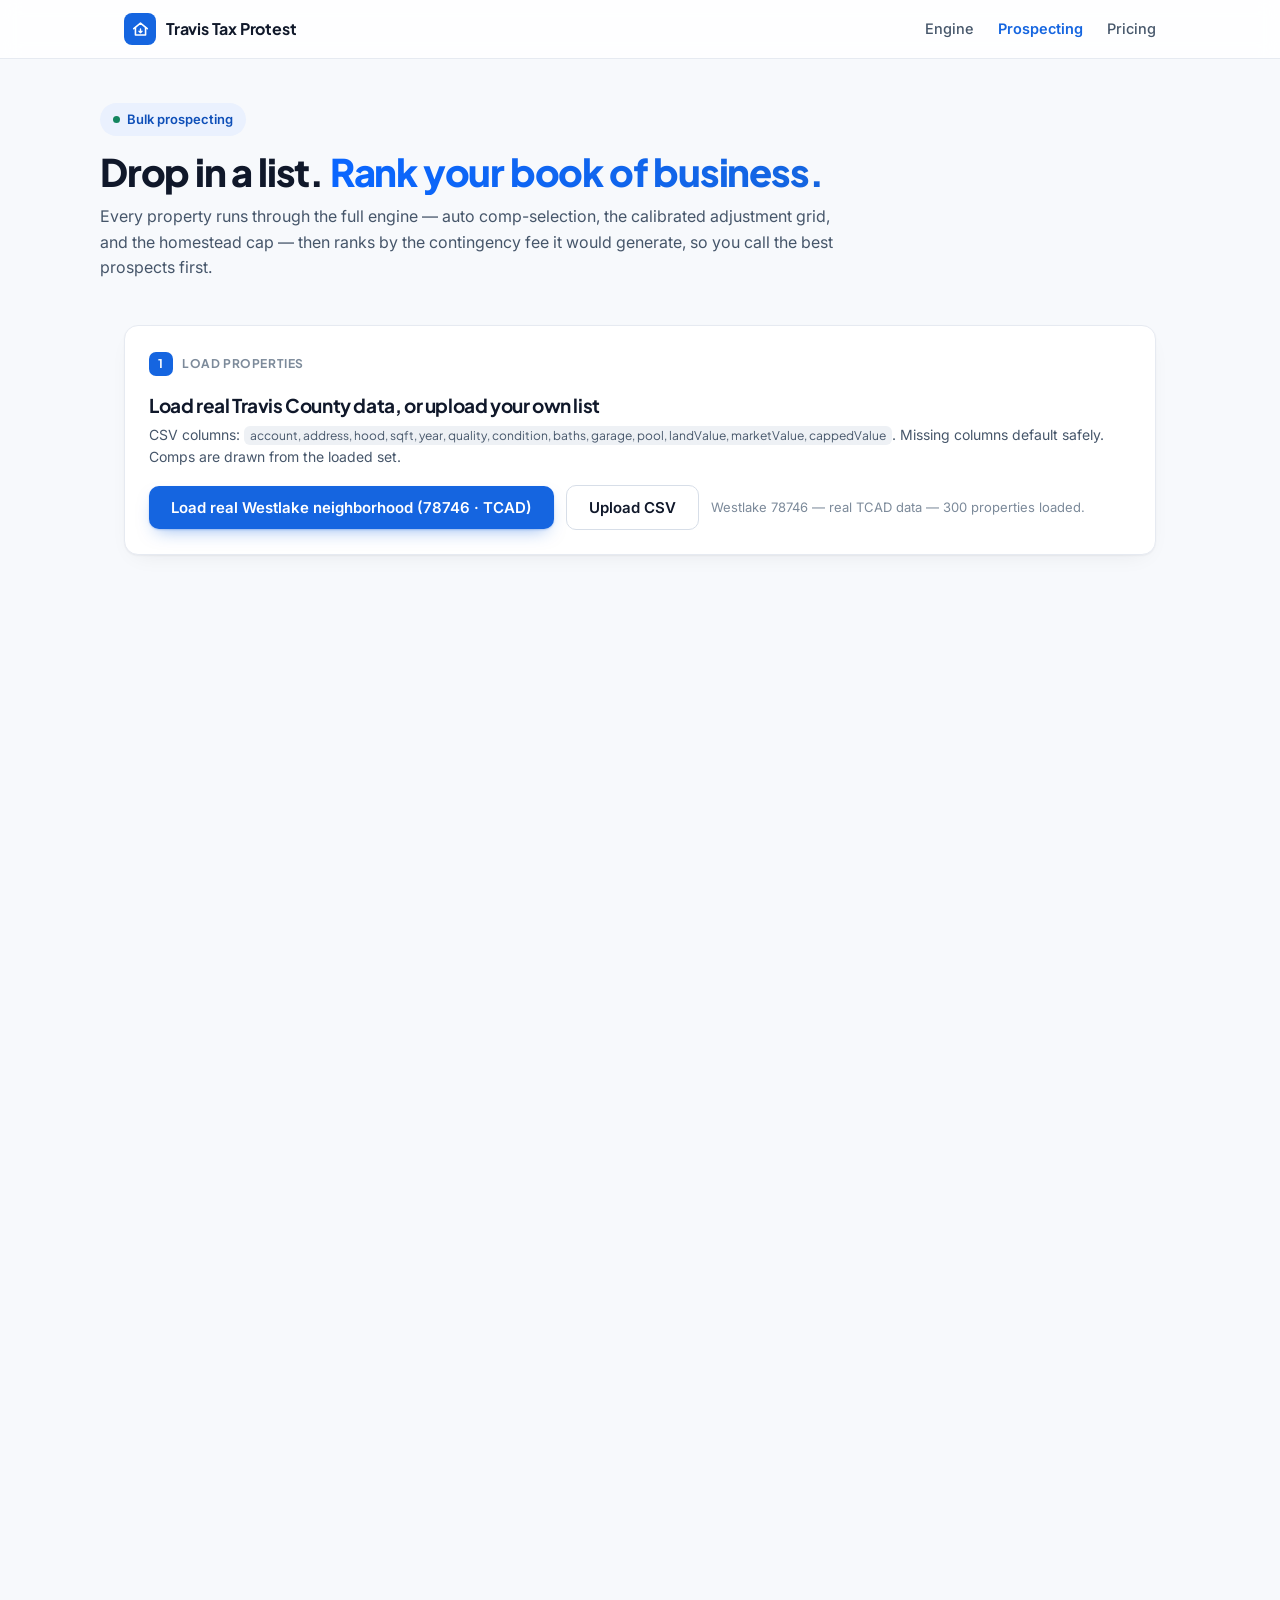
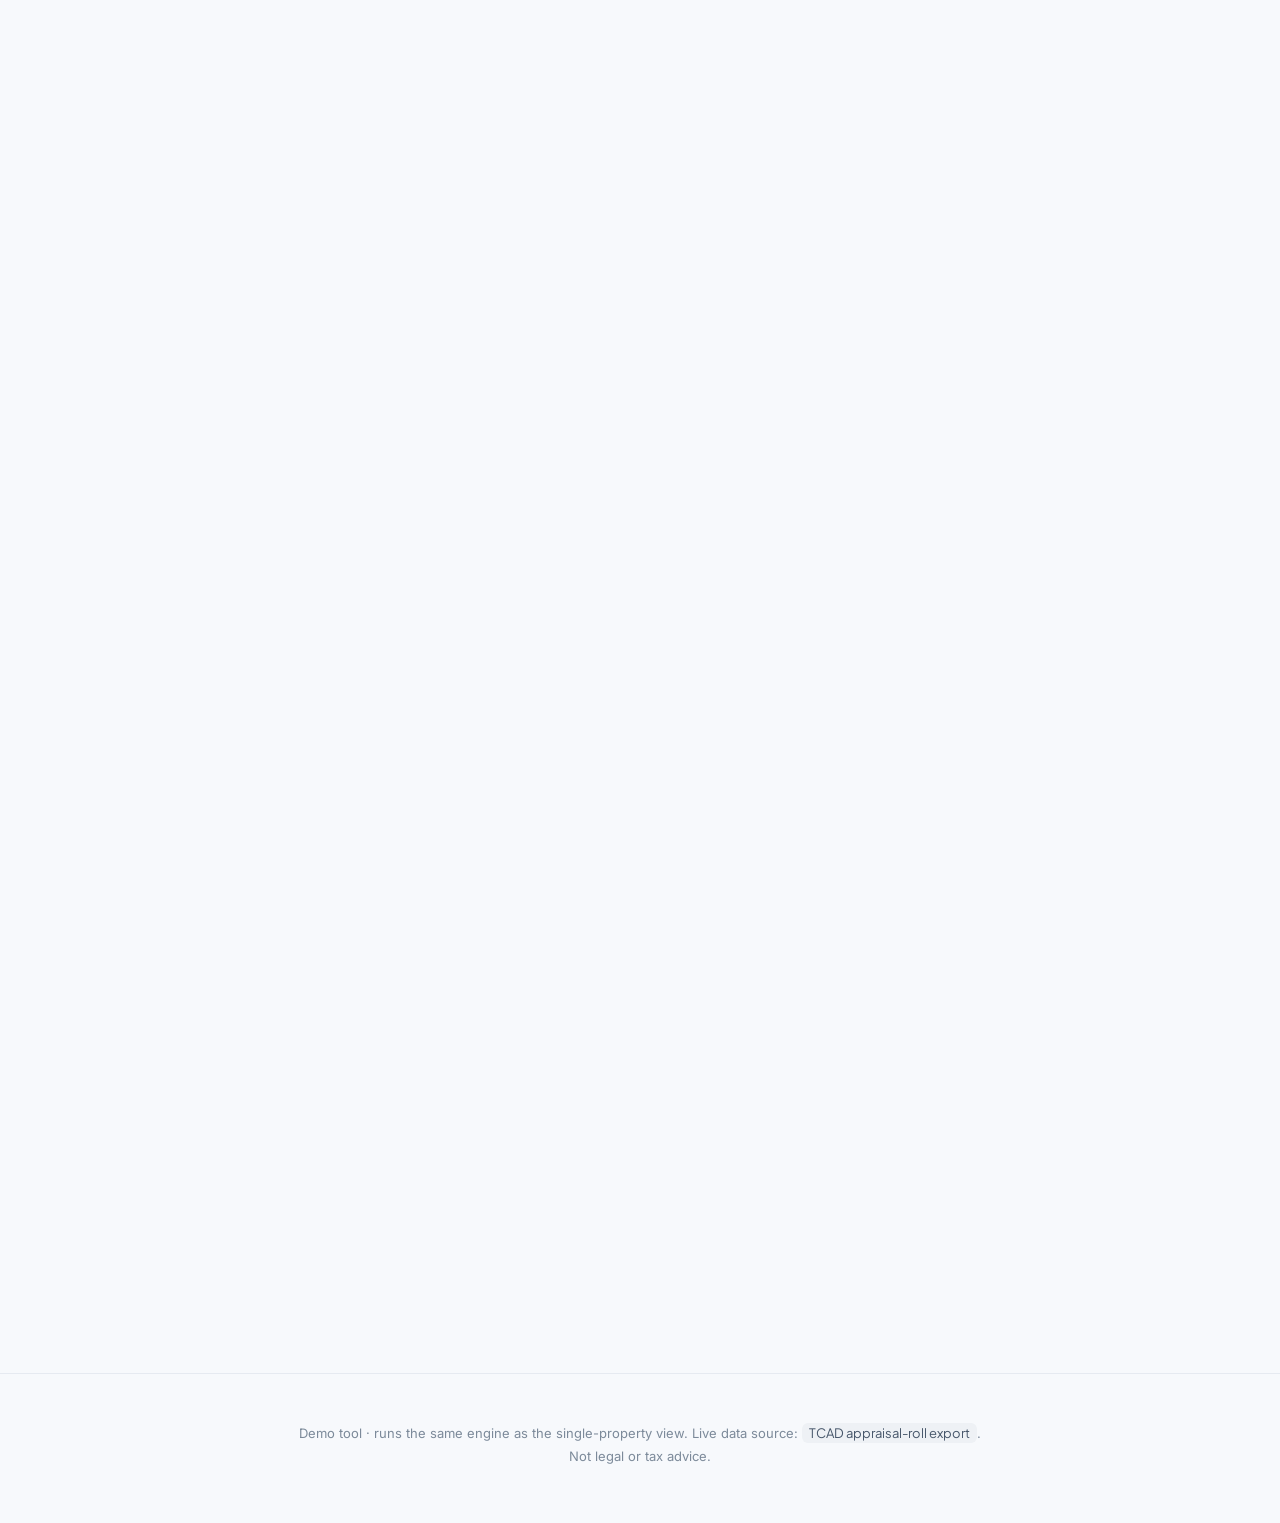
==== batch.html @ 44ce3f74 "Add pricing page + Pricing nav link Co-Authored-By: Claude Opus 4.8 <noreply@anthropic.com>" ====
<!DOCTYPE html>
<html lang="en">
<head>
<meta charset="UTF-8" />
<meta name="viewport" content="width=device-width, initial-scale=1.0" />
<title>Travis Tax Protest — Batch Prospecting</title>
<link rel="stylesheet" href="theme.css" />
<style>
  .hero { padding: 44px 0 8px; }
  .hero .display { font-size: clamp(28px, 4vw, 38px); max-width: 760px; }
  .hero .lede { font-size: 16px; max-width: 740px; margin-top: 12px; }

  .card { padding: 24px; margin-top: 20px; }
  .step { display: inline-flex; align-items: center; gap: 9px; font-family: var(--font-display); font-size: 12px; font-weight: 700; letter-spacing: .05em; text-transform: uppercase; color: var(--muted); margin-bottom: 14px; }
  .step b { width: 24px; height: 24px; border-radius: 7px; background: var(--blue); color: #fff; display: grid; place-items: center; font-size: 12px; }
  .card h3 { font-size: 19px; margin-bottom: 4px; }
  .card .sub { color: var(--ink-soft); font-size: 14px; margin: 0 0 16px; }
  .card .sub code { font-family: var(--font-mono); background: #eef1f5; padding: 2px 6px; border-radius: 6px; color: var(--ink-soft); font-size: 12px; }

  .uploader { display: flex; gap: 12px; flex-wrap: wrap; align-items: center; }
  input[type=file] { display: none; }
  .hint { font-size: 13px; color: var(--muted); }

  .summary { display: grid; grid-template-columns: repeat(4, 1fr); gap: 14px; }
  .scard { border-radius: 13px; padding: 18px; border: 1px solid var(--line); background: var(--surface); }
  .scard.rev { background: var(--blue-soft); border-color: #cfe0fb; }
  .scard.save { background: var(--green-soft); border-color: #cdeadd; }
  .scard .k { font-size: 11px; text-transform: uppercase; letter-spacing: .03em; color: var(--muted); font-weight: 600; }
  .scard .v { font-family: var(--font-display); font-size: 26px; font-weight: 800; letter-spacing: -.5px; margin-top: 5px; color: var(--ink); }
  .scard.save .v { color: var(--green); }

  .tbl-scroll { overflow-x: auto; border: 1px solid var(--line); border-radius: 12px; margin-top: 16px; }
  table { width: 100%; border-collapse: collapse; font-size: 12.5px; }
  th, td { text-align: right; padding: 10px 11px; border-bottom: 1px solid var(--line); white-space: nowrap; }
  th:nth-child(2), td:nth-child(2), th:nth-child(3), td:nth-child(3), th:first-child, td:first-child { text-align: left; }
  thead th { font-size: 10.5px; text-transform: uppercase; letter-spacing: .03em; color: var(--muted); font-weight: 600; position: sticky; top: 0; background: #eef2f7; }
  tbody tr:hover { background: var(--blue-soft); }
  .rank { font-weight: 800; color: var(--blue); font-variant-numeric: tabular-nums; }
  .num { font-variant-numeric: tabular-nums; }
  .fee { font-weight: 700; color: var(--ink); font-variant-numeric: tabular-nums; }
  .badge { font-size: 10.5px; font-weight: 700; padding: 3px 9px; border-radius: 999px; text-transform: uppercase; letter-spacing: .02em; }
  .badge.High { background: var(--green-soft); color: var(--green); }
  .badge.Medium { background: var(--amber-soft); color: var(--amber); }
  .badge.Low { background: #fbe9e8; color: var(--red); }
  .yes { display:inline-block; font-size: 10.5px; font-weight: 700; padding: 3px 9px; border-radius: 999px; background: var(--green-soft); color: var(--green); }
  .no { display:inline-block; font-size: 10.5px; padding: 3px 9px; border-radius: 999px; background: #eef1f5; color: var(--muted); }

  @media (max-width: 760px) { .summary { grid-template-columns: 1fr 1fr; } }
</style>
</head>
<body>

<nav class="nav">
  <div class="nav-inner">
    <a class="brand" href="index.html"><span class="brand-logo"><svg viewBox="0 0 24 24" fill="none" xmlns="http://www.w3.org/2000/svg"><path d="M3.5 11 12 4l8.5 7" stroke="#fff" stroke-width="2" stroke-linecap="round" stroke-linejoin="round"/><path d="M5.6 9.6V19h12.8V9.6" stroke="#fff" stroke-width="2" stroke-linecap="round" stroke-linejoin="round"/><path d="M12 11.4v4.8m0 0 1.9-1.9M12 16.2l-1.9-1.9" stroke="#fff" stroke-width="1.7" stroke-linecap="round" stroke-linejoin="round"/></svg></span><span class="brand-name">Travis Tax Protest</span></a>
    <div class="nav-links">
      <a href="demo.html">Engine</a>
      <a href="batch.html" class="active">Prospecting</a>
      <a href="pricing.html">Pricing</a>
    </div>
  </div>
</nav>

<header class="hero container">
  <span class="pill"><span class="dot"></span> Bulk prospecting</span>
  <h1 class="display" style="margin-top:16px">Drop in a list. <span class="grad">Rank your book of business.</span></h1>
  <p class="lede">Every property runs through the full engine — auto comp-selection, the calibrated adjustment grid, and the homestead cap — then ranks by the contingency fee it would generate, so you call the best prospects first.</p>
</header>

<div class="container">

  <section class="card">
    <div class="step"><b>1</b> Load properties</div>
    <h3>Load real Travis County data, or upload your own list</h3>
    <p class="sub">CSV columns: <code>account, address, hood, sqft, year, quality, condition, baths, garage, pool, landValue, marketValue, cappedValue</code>. Missing columns default safely. Comps are drawn from the loaded set.</p>
    <div class="uploader">
      <button class="btn btn-primary" id="realBtn">Load real Westlake neighborhood (78746 · TCAD)</button>
      <button class="btn btn-ghost" id="uploadBtn">Upload CSV</button>
      <input type="file" id="fileInput" accept=".csv,text/csv" />
      <span class="hint" id="fileHint">No file loaded.</span>
    </div>
  </section>

  <section class="card">
    <div class="step"><b>2</b> Ranked prospects</div>
    <h3>Best opportunities first</h3>
    <p class="sub">Uses each property's tax rate (this Westlake/Eanes data ≈ 1.84%); contingency fee 30% of first-year savings. Homestead-capped homes, or those at/below the comparable median, show no first-year savings.</p>
    <div class="summary" id="summary"></div>
    <div class="tbl-scroll">
      <table id="resTbl"><thead><tr>
        <th>#</th><th>Account</th><th>Address</th><th>Area</th><th>Sq ft</th>
        <th>Market</th><th>Proposed</th><th>Reduction</th><th>Savings</th><th>Our fee</th><th>Conf.</th><th>Protest?</th>
      </tr></thead><tbody id="resBody"></tbody></table>
    </div>
    <div style="margin-top:16px"><button class="btn btn-ghost" id="exportBtn">Export results (CSV)</button></div>
  </section>
</div>

<div class="foot">
  Demo tool · runs the same engine as the single-property view. Live data source: <code>TCAD appraisal-roll export</code>.<br/>Not legal or tax advice.
</div>

<script src="neighborhood-real.js"></script>
<script src="engine.js"></script>
<script>
  var fmt = function (n) { return "$" + Math.round(n).toLocaleString("en-US"); };
  var fmt0 = function (n) { return Math.round(n).toLocaleString("en-US"); };
  var rows = [];

  function num(v, d) { var n = parseFloat(String(v).replace(/[$,]/g, "")); return isNaN(n) ? d : n; }

  function parseCSV(text) {
    var lines = text.trim().split(/\r?\n/);
    var H = lines[0].split(",").map(function (h) { return h.trim().toLowerCase(); });
    var idx = function (name) { return H.indexOf(name); };
    var get = function (c, name) { var i = idx(name); return i >= 0 ? (c[i] || "").trim() : ""; };
    var out = [];
    for (var i = 1; i < lines.length; i++) {
      if (!lines[i].trim()) continue;
      var c = lines[i].split(",");
      var market = num(get(c, "marketvalue") || get(c, "market") || get(c, "appraised") || get(c, "assessed"), 0);
      var zip = get(c, "zip");
      out.push({
        acct: get(c, "account") || get(c, "acct"), owner: get(c, "owner"),
        addr: get(c, "address") || get(c, "addr"), zip: zip, hood: get(c, "hood") || zip || "—",
        sqft: num(get(c, "sqft"), 0), year: get(c, "year"),
        quality: num(get(c, "quality"), 3), condition: num(get(c, "condition"), 3),
        baths: num(get(c, "baths"), 2), garage: num(get(c, "garage"), 2), pool: num(get(c, "pool"), 0) ? 1 : 0,
        landValue: num(get(c, "landvalue") || get(c, "land"), 0),
        marketValue: market, cappedValue: num(get(c, "cappedvalue") || get(c, "capped"), 0) || market
      });
    }
    return out.filter(function (p) { return p.acct && p.sqft > 0 && p.marketValue > 0; });
  }

  function load(list, label) {
    if (!list.length) { document.getElementById("fileHint").textContent = "No valid rows found — check the column headers."; return; }
    rows = list.map(function (p) { return { p: p, r: TTP.valuate(p, list) }; }).sort(function (a, b) { return b.r.fee - a.r.fee; });
    document.getElementById("fileHint").textContent = label + " — " + list.length + " properties loaded.";
    render();
  }

  function render() {
    var cand = rows.filter(function (x) { return x.r.win; });
    var pipeline = cand.reduce(function (s, x) { return s + x.r.fee; }, 0);
    var clientSave = cand.reduce(function (s, x) { return s + x.r.savings; }, 0);
    document.getElementById("summary").innerHTML =
      '<div class="scard"><div class="k">Properties</div><div class="v">' + rows.length + '</div></div>' +
      '<div class="scard"><div class="k">Protest candidates</div><div class="v">' + cand.length + '</div></div>' +
      '<div class="scard rev"><div class="k">Pipeline revenue (yr 1)</div><div class="v">' + fmt(pipeline) + '</div></div>' +
      '<div class="scard save"><div class="k">Total client savings</div><div class="v">' + fmt(clientSave) + '</div></div>';
    document.getElementById("resBody").innerHTML = rows.map(function (x, i) {
      var p = x.p, r = x.r;
      return '<tr>' +
        '<td class="rank">' + (i + 1) + '</td><td>' + p.acct + '</td><td>' + p.addr.split(",")[0] + '</td><td>' + p.hood + '</td>' +
        '<td class="num">' + fmt0(p.sqft) + '</td><td class="num">' + fmt(p.marketValue) + '</td><td class="num">' + fmt(r.proposed) + '</td>' +
        '<td class="num">' + (r.marketReduction > 0 ? fmt(r.marketReduction) : "—") + '</td>' +
        '<td class="num">' + (r.savings > 0 ? fmt(r.savings) : "—") + '</td>' +
        '<td class="fee">' + (r.fee > 0 ? fmt(r.fee) : "—") + '</td>' +
        '<td><span class="badge ' + r.confidence.level + '">' + r.confidence.level + '</span></td>' +
        '<td>' + (r.win ? '<span class="yes">Protest</span>' : '<span class="no">Skip</span>') + '</td></tr>';
    }).join("");
  }

  function exportCSV() {
    if (!rows.length) return;
    var head = "rank,account,address,hood,sqft,market_value,proposed,market_reduction,taxable_reduction,savings,fee,confidence,protest";
    var body = rows.map(function (x, i) {
      var p = x.p, r = x.r;
      return [i + 1, p.acct, '"' + p.addr + '"', p.hood, p.sqft, Math.round(p.marketValue), Math.round(r.proposed),
        Math.round(r.marketReduction), Math.round(r.taxableReduction), Math.round(r.savings), Math.round(r.fee),
        r.confidence.level, r.win ? "yes" : "no"].join(",");
    }).join("\n");
    var blob = new Blob([head + "\n" + body], { type: "text/csv" });
    var a = document.createElement("a"); a.href = URL.createObjectURL(blob); a.download = "protest-prospects.csv"; a.click();
  }

  document.getElementById("uploadBtn").addEventListener("click", function () { document.getElementById("fileInput").click(); });
  document.getElementById("fileInput").addEventListener("change", function (e) {
    var f = e.target.files[0]; if (!f) return;
    var reader = new FileReader(); reader.onload = function (ev) { load(parseCSV(ev.target.result), f.name); }; reader.readAsText(f);
  });
  document.getElementById("realBtn").addEventListener("click", function () { load(window.NB_REAL.slice(), "Westlake 78746 — real TCAD data"); });
  document.getElementById("exportBtn").addEventListener("click", exportCSV);

  load(window.NB_REAL.slice(), "Westlake 78746 — real TCAD data");
</script>
<script src="reveal.js"></script>
</body>
</html>
---- theme.css ----
/* Travis Tax Protest — shared theme (clean, light, real-estate / Zillow-inspired) */

@import url('https://fonts.googleapis.com/css2?family=Plus+Jakarta+Sans:wght@500;600;700;800&family=Inter:wght@400;500;600&display=swap');

:root {
  --bg:        #f7f9fc;
  --surface:   #ffffff;
  --ink:       #10182a;
  --ink-soft:  #46566a;
  --muted:     #7c8a9a;
  --line:      #e6eaf1;
  --line-2:    #d7dee8;

  --blue:      #1565e0;
  --blue-dark: #0e4fb8;
  --blue-soft: #eaf1fe;
  --green:     #13855f;
  --green-soft:#e7f5ef;
  --amber:     #b7791f;
  --amber-soft:#fbf2e0;
  --red:       #c2362f;

  --grad:      linear-gradient(90deg, #0a66ff, #1565e0);
  --grad-soft: linear-gradient(160deg, #eef4ff 0%, #f3f7ff 100%);

  --font-display: 'Plus Jakarta Sans', -apple-system, BlinkMacSystemFont, 'Segoe UI', sans-serif;
  --font-body:    'Inter', -apple-system, BlinkMacSystemFont, 'Segoe UI', sans-serif;
  --font-mono:    'Plus Jakarta Sans', ui-monospace, sans-serif;

  --radius: 14px;
  --shadow:    0 1px 2px rgba(16,24,42,.05), 0 8px 24px -12px rgba(16,24,42,.10);
  --shadow-lg: 0 4px 10px rgba(16,24,42,.06), 0 24px 48px -20px rgba(16,24,42,.20);
}

* { box-sizing: border-box; }
html { scroll-behavior: smooth; }
body {
  margin: 0;
  font-family: var(--font-body);
  color: var(--ink);
  background: var(--bg);
  line-height: 1.6;
  -webkit-font-smoothing: antialiased;
}

.container { max-width: 1080px; margin: 0 auto; padding: 0 24px; }
.narrow { max-width: 880px; }

/* Nav */
.nav { position: sticky; top: 0; z-index: 50; background: rgba(255,255,255,.85); backdrop-filter: saturate(1.4) blur(10px); -webkit-backdrop-filter: saturate(1.4) blur(10px); border-bottom: 1px solid var(--line); }
.nav-inner { max-width: 1080px; margin: 0 auto; padding: 13px 24px; display: flex; align-items: center; justify-content: space-between; gap: 16px; }
.brand { display: flex; align-items: center; gap: 10px; text-decoration: none; }
.brand-logo { width: 32px; height: 32px; border-radius: 8px; background: var(--blue); display: grid; place-items: center; font-family: var(--font-display); font-weight: 800; color: #fff; font-size: 14px; }
.brand-name { font-family: var(--font-display); font-weight: 700; color: var(--ink); font-size: 16px; letter-spacing: -.2px; }
.nav-links { display: flex; gap: 24px; align-items: center; }
.nav-links a { color: var(--ink-soft); text-decoration: none; font-size: 14.5px; font-weight: 500; transition: color .15s ease; }
.nav-links a:hover { color: var(--ink); }
.nav-links a.active { color: var(--blue); font-weight: 600; }

/* Type */
.eyebrow { font-family: var(--font-display); font-size: 12.5px; font-weight: 700; letter-spacing: .09em; text-transform: uppercase; color: var(--blue); }
h1, h2, h3, h4 { font-family: var(--font-display); color: var(--ink); margin: 0; letter-spacing: -.4px; }
.display { font-size: clamp(34px, 5.4vw, 56px); font-weight: 800; line-height: 1.06; letter-spacing: -1.2px; }
.grad { background: var(--grad); -webkit-background-clip: text; background-clip: text; color: transparent; }
.lede { color: var(--ink-soft); font-size: 18px; line-height: 1.6; }
.mono { font-family: var(--font-mono); font-variant-numeric: tabular-nums; }

/* Cards (.glass kept as alias so existing markup works) */
.card, .glass { background: var(--surface); border: 1px solid var(--line); border-radius: var(--radius); box-shadow: var(--shadow); }
.glass-hover { transition: transform .18s ease, box-shadow .22s ease, border-color .2s ease; }
.glass-hover:hover { transform: translateY(-3px); box-shadow: var(--shadow-lg); border-color: var(--line-2); }

/* Buttons */
.btn { display: inline-flex; align-items: center; gap: 8px; font-family: var(--font-body); font-weight: 600; font-size: 15px; padding: 12px 22px; border-radius: 10px; border: none; cursor: pointer; text-decoration: none; transition: transform .12s ease, box-shadow .2s ease, background .15s ease, border-color .15s ease; }
.btn-primary { background: var(--blue); color: #fff; box-shadow: 0 1px 2px rgba(21,101,224,.25), 0 8px 18px -8px rgba(21,101,224,.5); }
.btn-primary:hover { background: var(--blue-dark); transform: translateY(-1px); }
.btn-ghost { background: var(--surface); color: var(--ink); border: 1px solid var(--line-2); }
.btn-ghost:hover { background: var(--bg); border-color: var(--muted); transform: translateY(-1px); }

/* Pills / tags */
.pill { display: inline-flex; align-items: center; gap: 7px; font-family: var(--font-body); font-size: 13px; font-weight: 600; padding: 6px 13px; border-radius: 999px; background: var(--blue-soft); color: var(--blue-dark); }
.dot { width: 7px; height: 7px; border-radius: 50%; background: var(--green); }
.tag { display: inline-block; font-family: var(--font-body); font-size: 12px; font-weight: 600; padding: 3px 10px; border-radius: 999px; }
.tag.green { background: var(--green-soft); color: var(--green); }
.tag.blue  { background: var(--blue-soft); color: var(--blue-dark); }
.tag.mute  { background: #eef1f5; color: var(--muted); }
.tag.amber { background: var(--amber-soft); color: var(--amber); }
.tag.red   { background: #fbe9e8; color: var(--red); }

/* Forms */
select.field, input.field { width: 100%; padding: 13px 14px; border-radius: 11px; border: 1px solid var(--line-2); background: var(--surface); color: var(--ink); font-family: var(--font-body); font-size: 15px; transition: border-color .15s ease, box-shadow .15s ease; }
select.field { cursor: pointer; }
select.field:focus, input.field:focus { outline: none; border-color: var(--blue); box-shadow: 0 0 0 3px var(--blue-soft); }
.field-label { display: block; font-size: 12.5px; font-weight: 600; letter-spacing: .02em; color: var(--ink-soft); margin-bottom: 8px; }

/* Tables */
.data { width: 100%; border-collapse: collapse; font-size: 13px; }
.data th, .data td { text-align: right; padding: 11px 13px; border-bottom: 1px solid var(--line); white-space: nowrap; }
.data th:first-child, .data td:first-child { text-align: left; }
.data thead th { font-size: 11px; letter-spacing: .03em; text-transform: uppercase; color: var(--muted); font-weight: 600; background: var(--bg); }
.data tbody tr { transition: background .12s ease; }
.data tbody tr:hover { background: var(--blue-soft); }
.data .num { font-variant-numeric: tabular-nums; }
.tbl-scroll { overflow-x: auto; border: 1px solid var(--line); border-radius: 12px; }

/* Sections */
.section { padding: 64px 0 8px; }
.section-head { margin-bottom: 28px; }
.section-head h2 { font-size: clamp(24px, 3.2vw, 34px); font-weight: 700; }
.section-head p { color: var(--ink-soft); font-size: 16.5px; margin: 10px 0 0; max-width: 640px; }
.foot { text-align: center; color: var(--muted); font-size: 13px; padding: 48px 0 56px; line-height: 1.7; border-top: 1px solid var(--line); margin-top: 56px; }
.foot code { font-family: var(--font-mono); background: #eef1f5; padding: 2px 7px; border-radius: 6px; color: var(--ink-soft); }

.fade-up { opacity: 0; transform: translateY(14px); animation: fadeUp .6s cubic-bezier(.2,.7,.2,1) forwards; }
@keyframes fadeUp { to { opacity: 1; transform: none; } }

/* Reveal-on-scroll (class added by reveal.js only) */
.reveal { opacity: 0; transform: translateY(24px); transition: opacity .7s cubic-bezier(.2,.7,.2,1), transform .7s cubic-bezier(.2,.7,.2,1); will-change: opacity, transform; }
.reveal.in { opacity: 1; transform: none; }
@media (prefers-reduced-motion: reduce) { .reveal { opacity: 1; transform: none; transition: none; } }

/* Brand logo holds an inline SVG */
.brand-logo svg { width: 19px; height: 19px; display: block; }

/* Photo helpers */
.photo-band { position: relative; border-radius: var(--radius); overflow: hidden; box-shadow: var(--shadow); }
.photo-band img { width: 100%; height: 100%; object-fit: cover; display: block; }
.credit { color: var(--muted); font-size: 11.5px; }
.credit a { color: var(--muted); }
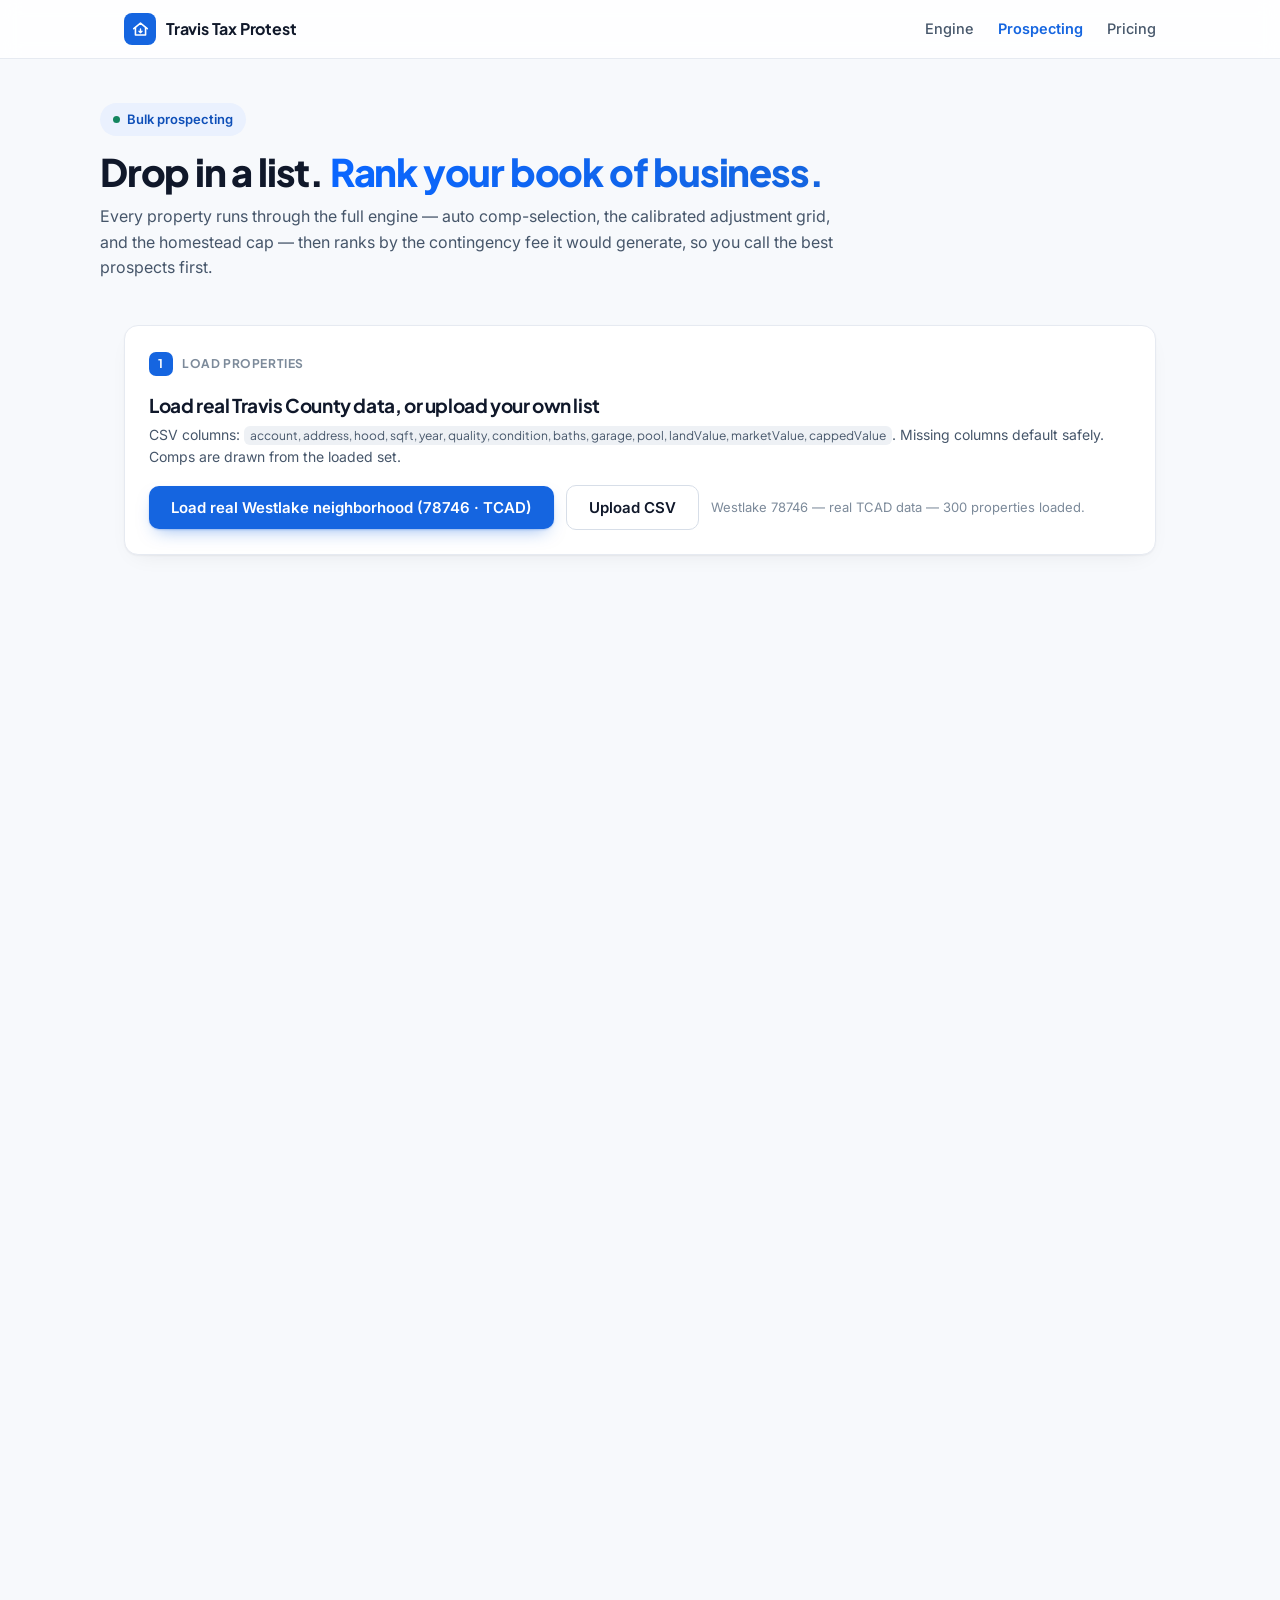
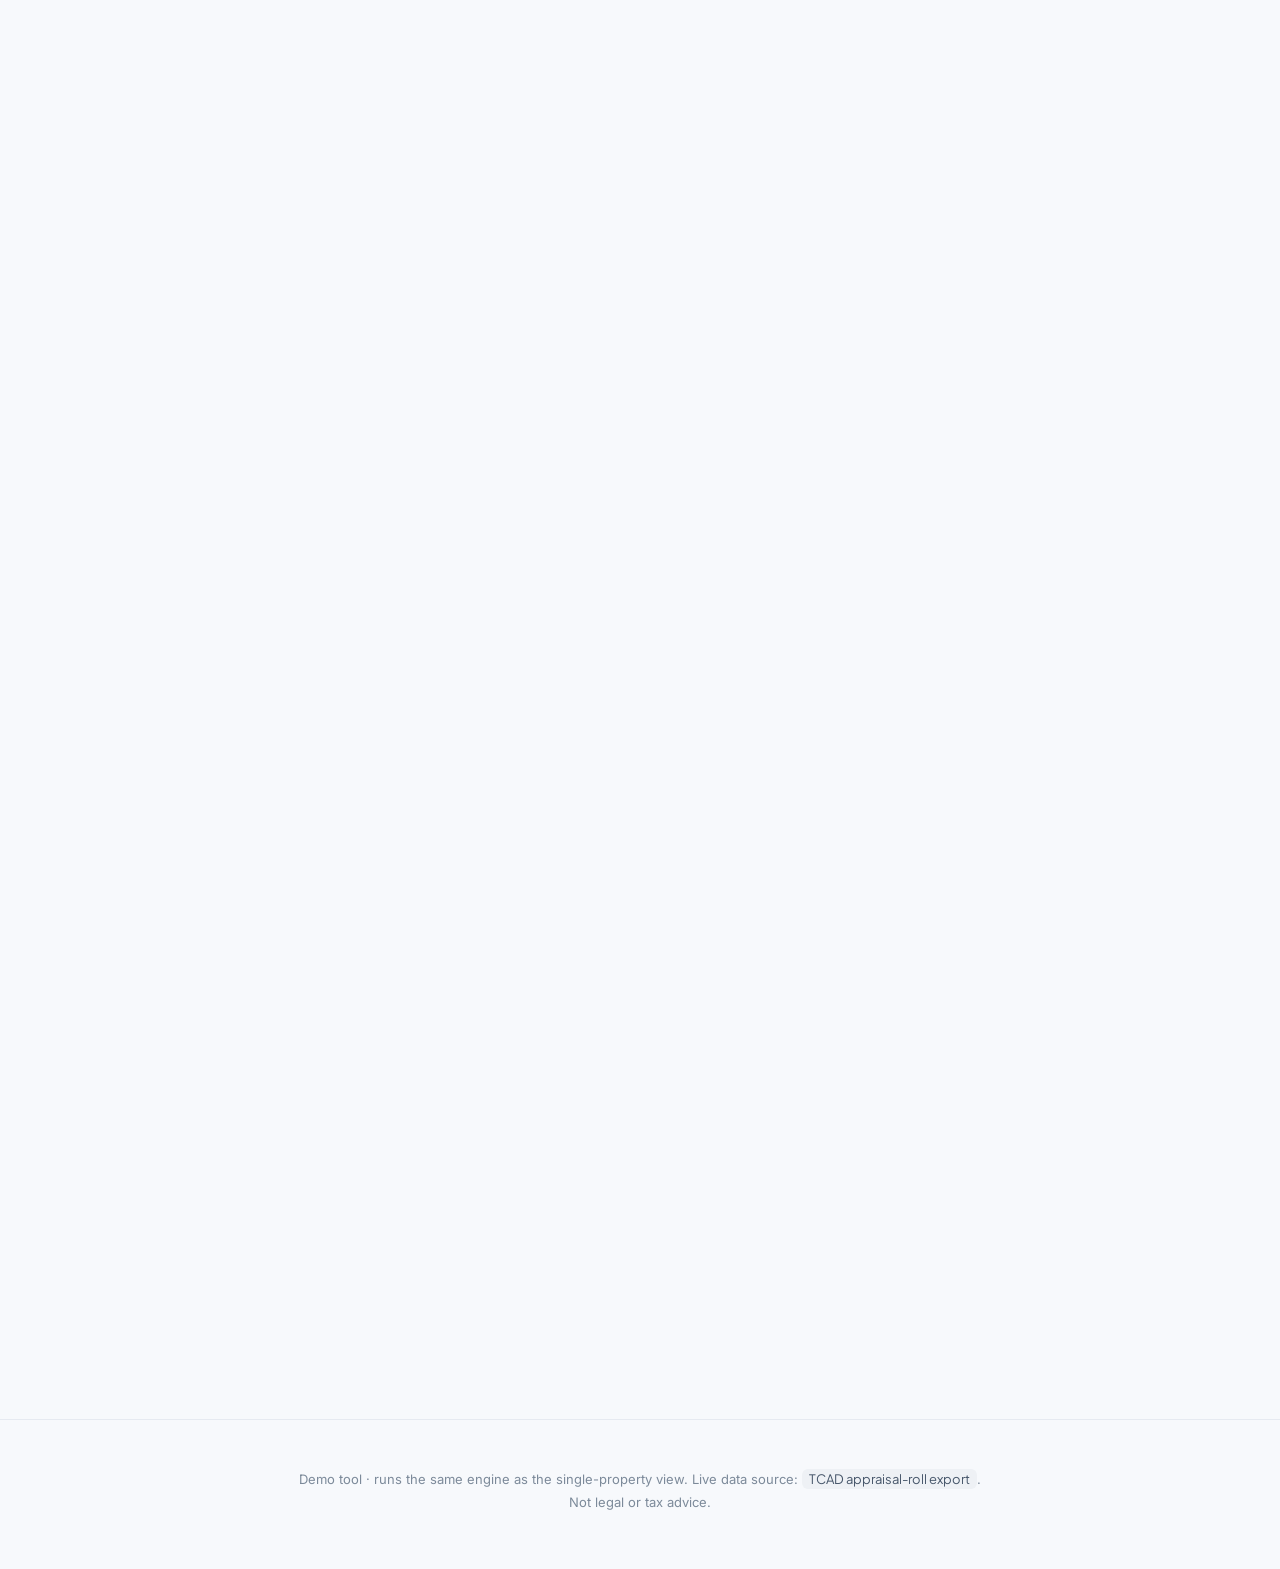
==== commit f0305dc6: "Add cap-status filter to batch prospecting Filter by Year-1 cash / Uncapped (full market) / Capped (" ====
--- a/batch.html
+++ b/batch.html
@@ -21,7 +21,7 @@
   input[type=file] { display: none; }
   .hint { font-size: 13px; color: var(--muted); }
 
-  .summary { display: grid; grid-template-columns: repeat(4, 1fr); gap: 14px; }
+  .summary { display: grid; grid-template-columns: repeat(5, 1fr); gap: 14px; }
   .scard { border-radius: 13px; padding: 18px; border: 1px solid var(--line); background: var(--surface); }
   .scard.rev { background: var(--blue-soft); border-color: #cfe0fb; }
   .scard.save { background: var(--green-soft); border-color: #cdeadd; }
@@ -43,7 +43,14 @@
   .badge.Medium { background: var(--amber-soft); color: var(--amber); }
   .badge.Low { background: #fbe9e8; color: var(--red); }
   .yes { display:inline-block; font-size: 10.5px; font-weight: 700; padding: 3px 9px; border-radius: 999px; background: var(--green-soft); color: var(--green); }
+  .maybe { display:inline-block; font-size: 10.5px; font-weight: 700; padding: 3px 9px; border-radius: 999px; background: var(--amber-soft); color: var(--amber); }
   .no { display:inline-block; font-size: 10.5px; padding: 3px 9px; border-radius: 999px; background: #eef1f5; color: var(--muted); }
+
+  .filters { display: flex; gap: 8px; flex-wrap: wrap; align-items: center; margin-top: 16px; }
+  .fbtn { font-size: 12.5px; font-weight: 600; padding: 7px 14px; border-radius: 999px; border: 1px solid var(--line-2); background: #fff; color: var(--ink-soft); cursor: pointer; transition: all .15s ease; }
+  .fbtn:hover { border-color: var(--blue); color: var(--blue); }
+  .fbtn.on { background: var(--blue); border-color: var(--blue); color: #fff; }
+  .fcount { margin-left: 6px; font-size: 13px; color: var(--muted); }
 
   @media (max-width: 760px) { .summary { grid-template-columns: 1fr 1fr; } }
 </style>
@@ -84,12 +91,19 @@
   <section class="card">
     <div class="step"><b>2</b> Ranked prospects</div>
     <h3>Best opportunities first</h3>
-    <p class="sub">Uses each property's tax rate (this Westlake/Eanes data ≈ 1.84%); contingency fee 30% of first-year savings. Homestead-capped homes, or those at/below the comparable median, show no first-year savings.</p>
+    <p class="sub">Uses each property's actual combined taxing-unit rate; contingency fee 30% of first-year savings. <strong>Protest</strong> = year-1 cash today. <strong>Future</strong> = over-assessed but homestead-capped — no year-1 fee, but worth filing to restrain future increases. <strong>Skip</strong> = at/below the comparable median.</p>
     <div class="summary" id="summary"></div>
+    <div class="filters" id="filters">
+      <button class="fbtn on" data-f="all">All</button>
+      <button class="fbtn" data-f="year1">Year-1 cash</button>
+      <button class="fbtn" data-f="uncapped">Uncapped (full market)</button>
+      <button class="fbtn" data-f="future">Capped (future)</button>
+      <span class="fcount" id="fcount"></span>
+    </div>
     <div class="tbl-scroll">
       <table id="resTbl"><thead><tr>
         <th>#</th><th>Account</th><th>Address</th><th>Area</th><th>Sq ft</th>
-        <th>Market</th><th>Proposed</th><th>Reduction</th><th>Savings</th><th>Our fee</th><th>Conf.</th><th>Protest?</th>
+        <th>Market</th><th>Proposed</th><th>Reduction</th><th>Savings</th><th>Our fee</th><th>Cap</th><th>Conf.</th><th>Protest?</th>
       </tr></thead><tbody id="resBody"></tbody></table>
     </div>
     <div style="margin-top:16px"><button class="btn btn-ghost" id="exportBtn">Export results (CSV)</button></div>
@@ -100,12 +114,24 @@
   Demo tool · runs the same engine as the single-property view. Live data source: <code>TCAD appraisal-roll export</code>.<br/>Not legal or tax advice.
 </div>
 
-<script src="neighborhood-real.js"></script>
-<script src="engine.js"></script>
+<script src="neighborhood-real.js?v=3"></script>
+<script src="engine.js?v=3"></script>
 <script>
   var fmt = function (n) { return "$" + Math.round(n).toLocaleString("en-US"); };
   var fmt0 = function (n) { return Math.round(n).toLocaleString("en-US"); };
   var rows = [];
+  var filterMode = "all";
+
+  // A home is "uncapped" when its taxable value isn't held below market by the homestead cap —
+  // i.e. non-homestead, or recently bought so the cap reset to ~purchase price. Full market is
+  // taxed, so a protest cuts the bill dollar-for-dollar = the cleanest year-1 cash targets.
+  function matchFilter(x) {
+    var r = x.r;
+    if (filterMode === "year1") return r.win;
+    if (filterMode === "uncapped") return x.uncapped;
+    if (filterMode === "future") return r.cappedNoSavings;
+    return true;
+  }
 
   function num(v, d) { var n = parseFloat(String(v).replace(/[$,]/g, "")); return isNaN(n) ? d : n; }
 
@@ -135,21 +161,30 @@
 
   function load(list, label) {
     if (!list.length) { document.getElementById("fileHint").textContent = "No valid rows found — check the column headers."; return; }
-    rows = list.map(function (p) { return { p: p, r: TTP.valuate(p, list) }; }).sort(function (a, b) { return b.r.fee - a.r.fee; });
+    // rank by year-1 cash (fee) first; within the zero-cash homes, biggest over-assessment first
+    // so capped "future plays" sort above genuinely fair homes.
+    rows = list.map(function (p) {
+      var cv = (p.cappedValue != null) ? p.cappedValue : p.marketValue;
+      return { p: p, r: TTP.valuate(p, list), uncapped: cv >= p.marketValue - 1, capGapPct: Math.max(0, (p.marketValue - cv) / p.marketValue * 100) };
+    }).sort(function (a, b) { return (b.r.fee - a.r.fee) || (b.r.marketReduction - a.r.marketReduction); });
     document.getElementById("fileHint").textContent = label + " — " + list.length + " properties loaded.";
     render();
   }
 
   function render() {
     var cand = rows.filter(function (x) { return x.r.win; });
+    var capped = rows.filter(function (x) { return x.r.cappedNoSavings; });
     var pipeline = cand.reduce(function (s, x) { return s + x.r.fee; }, 0);
     var clientSave = cand.reduce(function (s, x) { return s + x.r.savings; }, 0);
     document.getElementById("summary").innerHTML =
       '<div class="scard"><div class="k">Properties</div><div class="v">' + rows.length + '</div></div>' +
       '<div class="scard"><div class="k">Protest candidates</div><div class="v">' + cand.length + '</div></div>' +
+      '<div class="scard"><div class="k">Capped — future play</div><div class="v">' + capped.length + '</div></div>' +
       '<div class="scard rev"><div class="k">Pipeline revenue (yr 1)</div><div class="v">' + fmt(pipeline) + '</div></div>' +
       '<div class="scard save"><div class="k">Total client savings</div><div class="v">' + fmt(clientSave) + '</div></div>';
-    document.getElementById("resBody").innerHTML = rows.map(function (x, i) {
+    var view = rows.filter(matchFilter);
+    document.getElementById("fcount").textContent = "Showing " + view.length + " of " + rows.length;
+    document.getElementById("resBody").innerHTML = view.map(function (x, i) {
       var p = x.p, r = x.r;
       return '<tr>' +
         '<td class="rank">' + (i + 1) + '</td><td>' + p.acct + '</td><td>' + p.addr.split(",")[0] + '</td><td>' + p.hood + '</td>' +
@@ -157,23 +192,34 @@
         '<td class="num">' + (r.marketReduction > 0 ? fmt(r.marketReduction) : "—") + '</td>' +
         '<td class="num">' + (r.savings > 0 ? fmt(r.savings) : "—") + '</td>' +
         '<td class="fee">' + (r.fee > 0 ? fmt(r.fee) : "—") + '</td>' +
+        '<td>' + (x.uncapped ? '<span class="yes">Full market</span>' : '<span class="maybe">Capped -' + Math.round(x.capGapPct) + '%</span>') + '</td>' +
         '<td><span class="badge ' + r.confidence.level + '">' + r.confidence.level + '</span></td>' +
-        '<td>' + (r.win ? '<span class="yes">Protest</span>' : '<span class="no">Skip</span>') + '</td></tr>';
+        '<td>' + (r.win ? '<span class="yes">Protest</span>' : r.cappedNoSavings ? '<span class="maybe">Future</span>' : '<span class="no">Skip</span>') + '</td></tr>';
     }).join("");
   }
 
   function exportCSV() {
-    if (!rows.length) return;
-    var head = "rank,account,address,hood,sqft,market_value,proposed,market_reduction,taxable_reduction,savings,fee,confidence,protest";
-    var body = rows.map(function (x, i) {
+    var view = rows.filter(matchFilter);
+    if (!view.length) return;
+    var head = "rank,account,address,hood,sqft,market_value,proposed,market_reduction,taxable_reduction,savings,fee,future_savings,cap_status,cap_gap_pct,confidence,status";
+    var body = view.map(function (x, i) {
       var p = x.p, r = x.r;
       return [i + 1, p.acct, '"' + p.addr + '"', p.hood, p.sqft, Math.round(p.marketValue), Math.round(r.proposed),
         Math.round(r.marketReduction), Math.round(r.taxableReduction), Math.round(r.savings), Math.round(r.fee),
-        r.confidence.level, r.win ? "yes" : "no"].join(",");
+        Math.round(r.futureSavings), x.uncapped ? "uncapped" : "capped", Math.round(x.capGapPct),
+        r.confidence.level, r.win ? "protest" : r.cappedNoSavings ? "future" : "skip"].join(",");
     }).join("\n");
     var blob = new Blob([head + "\n" + body], { type: "text/csv" });
-    var a = document.createElement("a"); a.href = URL.createObjectURL(blob); a.download = "protest-prospects.csv"; a.click();
-  }
+    var a = document.createElement("a"); a.href = URL.createObjectURL(blob); a.download = "protest-prospects-" + filterMode + ".csv"; a.click();
+  }
+
+  [].forEach.call(document.querySelectorAll("#filters .fbtn"), function (b) {
+    b.addEventListener("click", function () {
+      filterMode = b.getAttribute("data-f");
+      [].forEach.call(document.querySelectorAll("#filters .fbtn"), function (x) { x.classList.toggle("on", x === b); });
+      render();
+    });
+  });
 
   document.getElementById("uploadBtn").addEventListener("click", function () { document.getElementById("fileInput").click(); });
   document.getElementById("fileInput").addEventListener("change", function (e) {
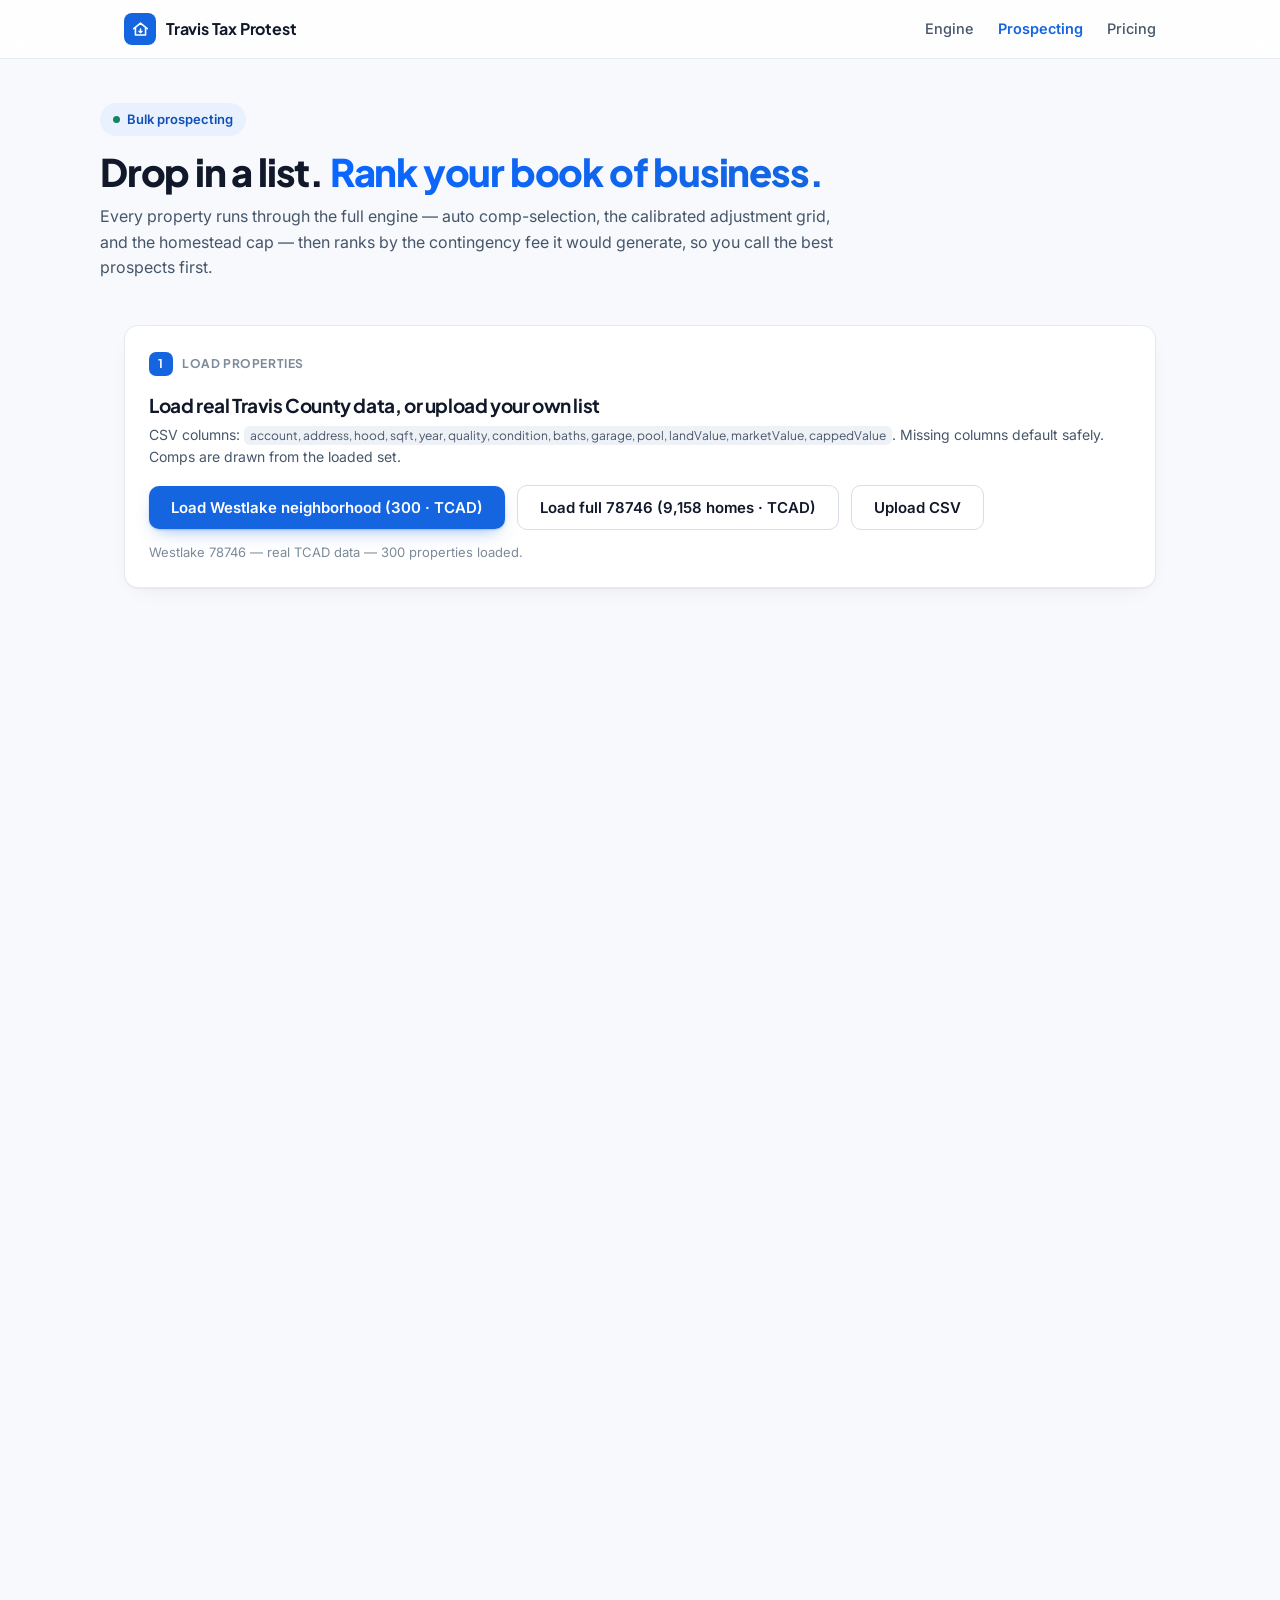
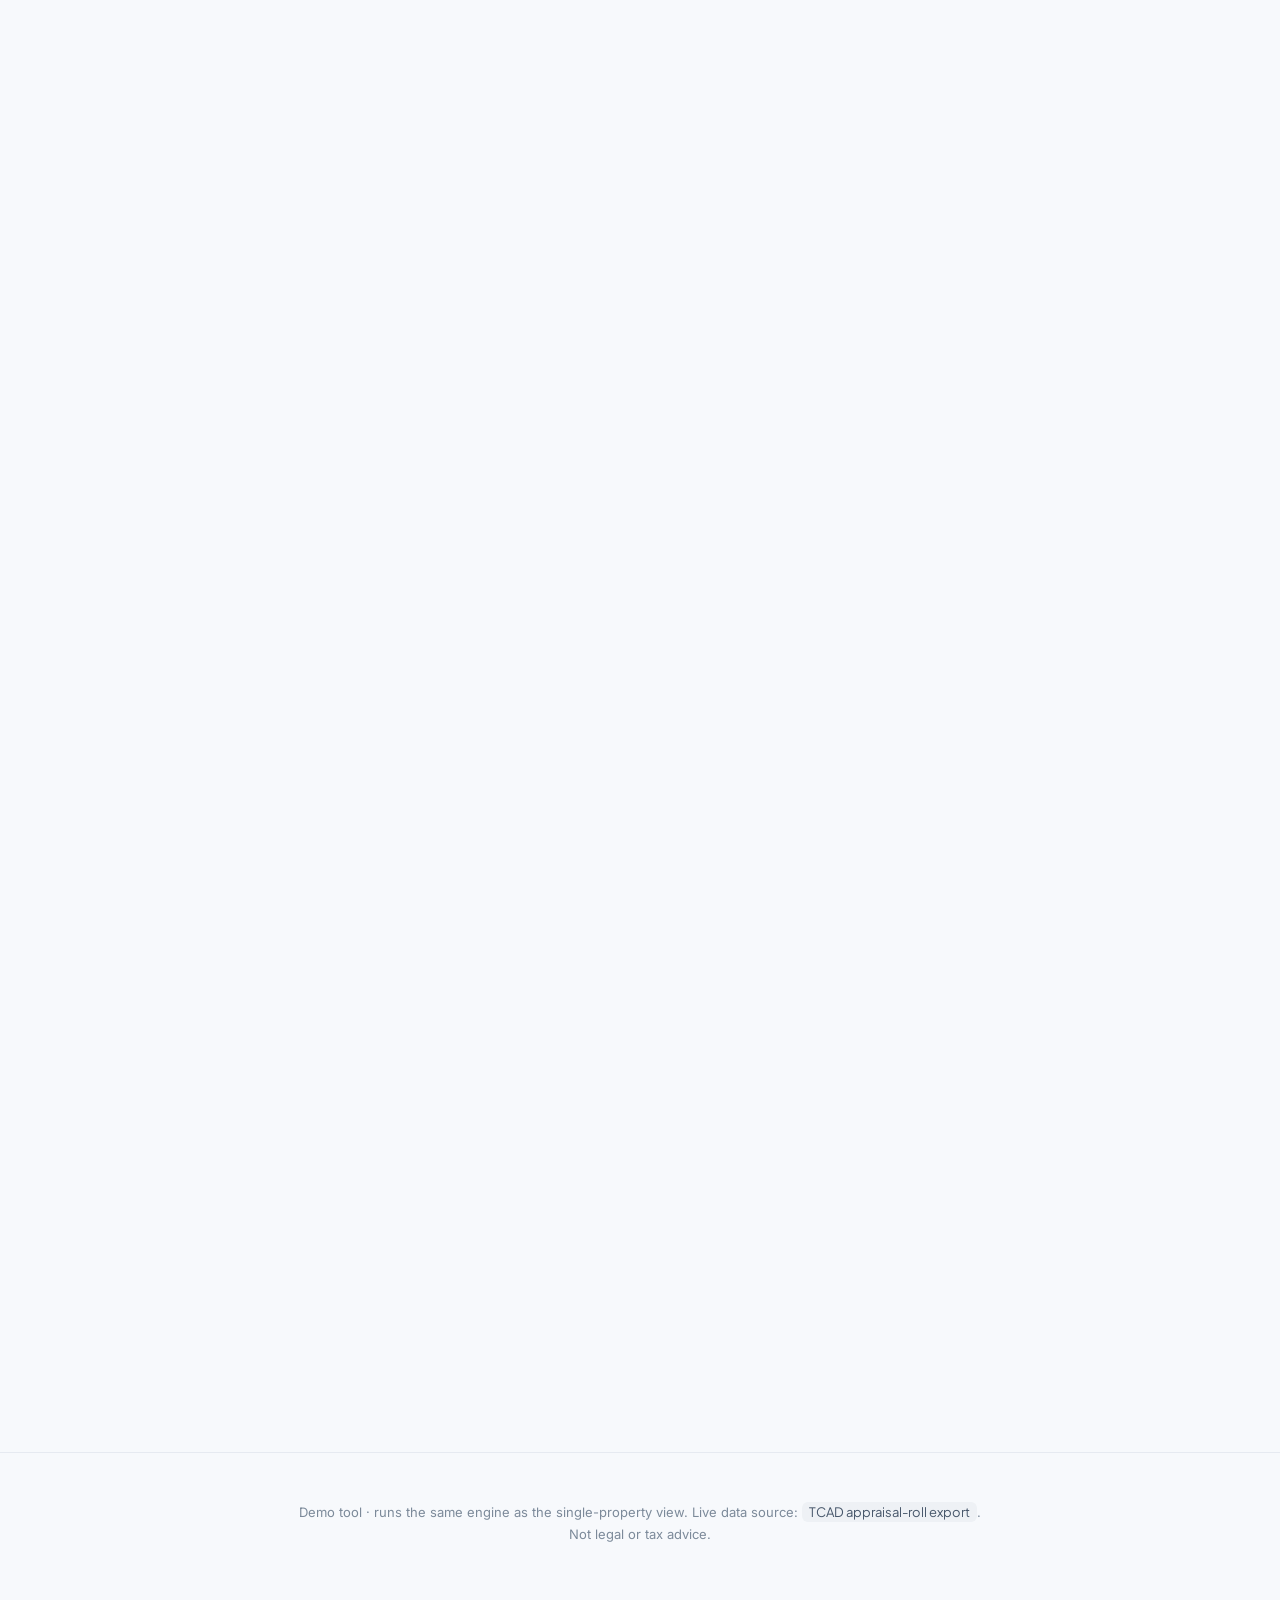
==== commit d58aa6de: "Scale batch prospecting to the full 78746 dataset (9,158 homes) Neighborhood-bucketed comp selection" ====
--- a/batch.html
+++ b/batch.html
@@ -81,7 +81,8 @@
     <h3>Load real Travis County data, or upload your own list</h3>
     <p class="sub">CSV columns: <code>account, address, hood, sqft, year, quality, condition, baths, garage, pool, landValue, marketValue, cappedValue</code>. Missing columns default safely. Comps are drawn from the loaded set.</p>
     <div class="uploader">
-      <button class="btn btn-primary" id="realBtn">Load real Westlake neighborhood (78746 · TCAD)</button>
+      <button class="btn btn-primary" id="realBtn">Load Westlake neighborhood (300 · TCAD)</button>
+      <button class="btn btn-ghost" id="fullBtn">Load full 78746 (9,158 homes · TCAD)</button>
       <button class="btn btn-ghost" id="uploadBtn">Upload CSV</button>
       <input type="file" id="fileInput" accept=".csv,text/csv" />
       <span class="hint" id="fileHint">No file loaded.</span>
@@ -115,7 +116,8 @@
 </div>
 
 <script src="neighborhood-real.js?v=3"></script>
-<script src="engine.js?v=3"></script>
+<script src="properties.js?v=3"></script>
+<script src="engine.js?v=4"></script>
 <script>
   var fmt = function (n) { return "$" + Math.round(n).toLocaleString("en-US"); };
   var fmt0 = function (n) { return Math.round(n).toLocaleString("en-US"); };
@@ -159,16 +161,27 @@
     return out.filter(function (p) { return p.acct && p.sqft > 0 && p.marketValue > 0; });
   }
 
+  // Value the list in chunks so a county-scale pool (9,000+) doesn't freeze the UI.
+  // rank by year-1 cash (fee) first; within the zero-cash homes, biggest over-assessment first
+  // so capped "future plays" sort above genuinely fair homes.
   function load(list, label) {
-    if (!list.length) { document.getElementById("fileHint").textContent = "No valid rows found — check the column headers."; return; }
-    // rank by year-1 cash (fee) first; within the zero-cash homes, biggest over-assessment first
-    // so capped "future plays" sort above genuinely fair homes.
-    rows = list.map(function (p) {
-      var cv = (p.cappedValue != null) ? p.cappedValue : p.marketValue;
-      return { p: p, r: TTP.valuate(p, list), uncapped: cv >= p.marketValue - 1, capGapPct: Math.max(0, (p.marketValue - cv) / p.marketValue * 100) };
-    }).sort(function (a, b) { return (b.r.fee - a.r.fee) || (b.r.marketReduction - a.r.marketReduction); });
-    document.getElementById("fileHint").textContent = label + " — " + list.length + " properties loaded.";
-    render();
+    var hint = document.getElementById("fileHint");
+    if (!list.length) { hint.textContent = "No valid rows found — check the column headers."; return; }
+    rows = [];
+    var i = 0, CHUNK = (list.length > 1500) ? 100 : list.length;
+    (function step() {
+      var end = Math.min(i + CHUNK, list.length);
+      for (; i < end; i++) {
+        var p = list[i], cv = (p.cappedValue != null) ? p.cappedValue : p.marketValue;
+        rows.push({ p: p, r: TTP.valuate(p, list), uncapped: cv >= p.marketValue - 1, capGapPct: Math.max(0, (p.marketValue - cv) / p.marketValue * 100) });
+      }
+      if (i < list.length) { hint.textContent = label + " — valuing " + i.toLocaleString() + " / " + list.length.toLocaleString() + "…"; setTimeout(step, 0); }
+      else {
+        rows.sort(function (a, b) { return (b.r.fee - a.r.fee) || (b.r.marketReduction - a.r.marketReduction); });
+        hint.textContent = label + " — " + list.length.toLocaleString() + " properties loaded.";
+        render();
+      }
+    })();
   }
 
   function render() {
@@ -183,8 +196,11 @@
       '<div class="scard rev"><div class="k">Pipeline revenue (yr 1)</div><div class="v">' + fmt(pipeline) + '</div></div>' +
       '<div class="scard save"><div class="k">Total client savings</div><div class="v">' + fmt(clientSave) + '</div></div>';
     var view = rows.filter(matchFilter);
-    document.getElementById("fcount").textContent = "Showing " + view.length + " of " + rows.length;
-    document.getElementById("resBody").innerHTML = view.map(function (x, i) {
+    var CAP = 750, shown = view.slice(0, CAP);
+    document.getElementById("fcount").textContent = view.length > CAP
+      ? "Showing top " + CAP + " of " + view.length.toLocaleString() + " — export for the full list"
+      : "Showing " + view.length + " of " + rows.length.toLocaleString();
+    document.getElementById("resBody").innerHTML = shown.map(function (x, i) {
       var p = x.p, r = x.r;
       return '<tr>' +
         '<td class="rank">' + (i + 1) + '</td><td>' + p.acct + '</td><td>' + p.addr.split(",")[0] + '</td><td>' + p.hood + '</td>' +
@@ -227,6 +243,10 @@
     var reader = new FileReader(); reader.onload = function (ev) { load(parseCSV(ev.target.result), f.name); }; reader.readAsText(f);
   });
   document.getElementById("realBtn").addEventListener("click", function () { load(window.NB_REAL.slice(), "Westlake 78746 — real TCAD data"); });
+  document.getElementById("fullBtn").addEventListener("click", function () {
+    if (!window.PROPERTIES) { document.getElementById("fileHint").textContent = "Full dataset still loading — try again in a moment."; return; }
+    load(window.PROPERTIES.slice(), "Full 78746 — real TCAD data");
+  });
   document.getElementById("exportBtn").addEventListener("click", exportCSV);
 
   load(window.NB_REAL.slice(), "Westlake 78746 — real TCAD data");
